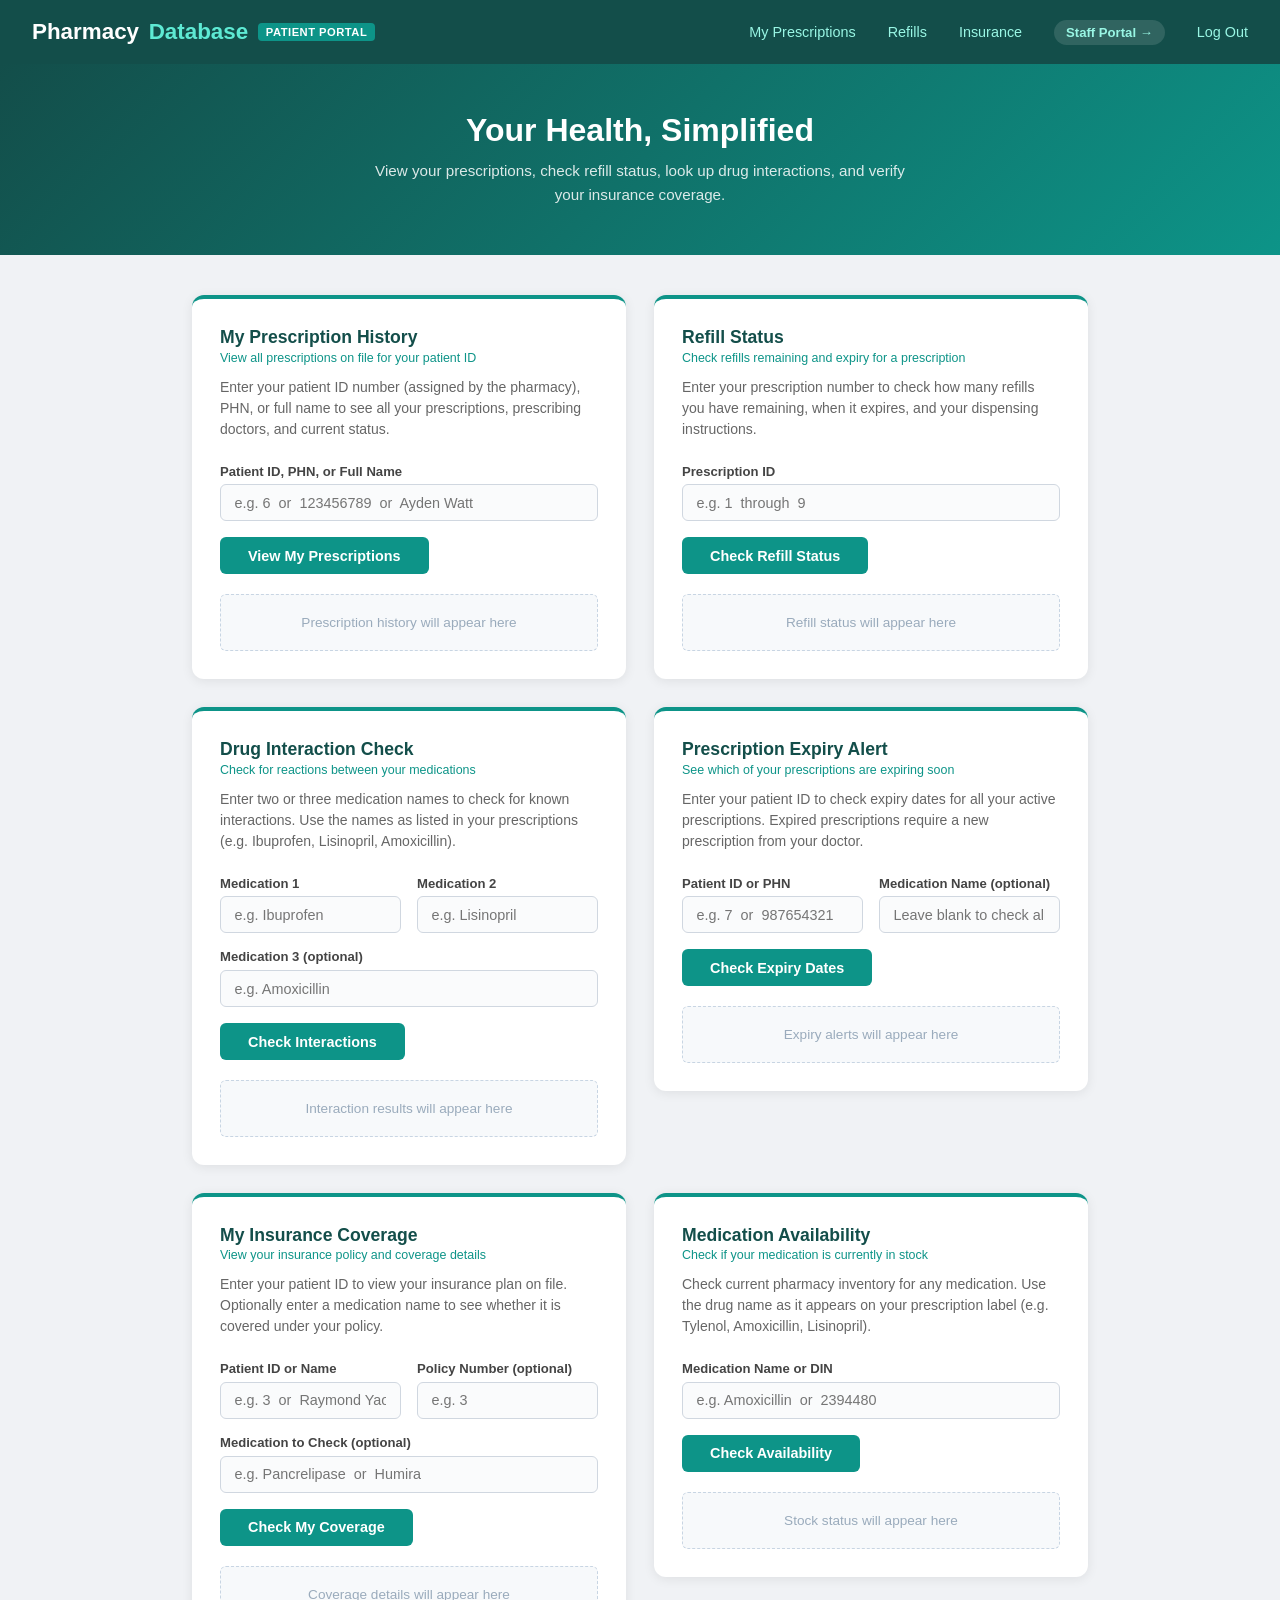
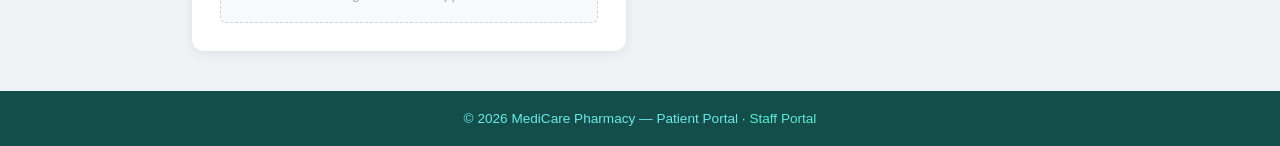
==== patient.html @ 3c63bab3 "initial commit" ====
<!DOCTYPE html>
<html lang="en">
<head>
    <meta charset="UTF-8">
    <meta name="viewport" content="width=device-width, initial-scale=1.0">
    <title>MediCare Pharmacy — Patient Portal</title>
    <link rel="stylesheet" href="style.css">
</head>
<body class="patient-theme">
    <nav class="nav-patient">
        <div class="nav-logo">Pharmacy<span>Database</span> <span class="nav-portal-tag nav-portal-tag--patient">Patient Portal</span></div>
        <ul class="nav-links">
            <li><a href="#prescriptions">My Prescriptions</a></li>
            <li><a href="#refills">Refills</a></li>
            <li><a href="#insurance">Insurance</a></li>
            <li><a href="index.html" class="nav-staff-link">Staff Portal &rarr;</a></li>
            <li><a href="#">Log Out</a></li>
        </ul>
    </nav>

    <section class="hero hero--patient">
        <h1>Your Health, Simplified</h1>
        <p>View your prescriptions, check refill status, look up drug interactions, and verify your insurance coverage.</p>
    </section>

    <main class="patient-main">

        <!-- Prescription History -->
        <div class="feature-card" id="prescriptions">
            <div class="feature-card-header">
                <div>
                    <h2>My Prescription History</h2>
                    <p class="feature-tagline">View all prescriptions on file for your patient ID</p>
                </div>
            </div>
            <p class="query-desc">Enter your patient ID number (assigned by the pharmacy), PHN, or full name to see all your prescriptions, prescribing doctors, and current status.</p>
            <form class="query-form">
                <div class="form-row">
                    <div class="form-group form-group--wide">
                        <label for="hist-patient-id">Patient ID, PHN, or Full Name</label>
                        <input type="text" id="hist-patient-id" placeholder="e.g. 6  or  123456789  or  Ayden Watt">
                    </div>
                </div>
                <button type="submit" class="btn-query btn-query--teal">View My Prescriptions</button>
            </form>
            <div class="result-placeholder">
                <span>Prescription history will appear here</span>
            </div>
        </div>

        <!-- Refill Tracking -->
        <div class="feature-card" id="refills">
            <div class="feature-card-header">
                <div>
                    <h2>Refill Status</h2>
                    <p class="feature-tagline">Check refills remaining and expiry for a prescription</p>
                </div>
            </div>
            <p class="query-desc">Enter your prescription number to check how many refills you have remaining, when it expires, and your dispensing instructions.</p>
            <form class="query-form">
                <div class="form-row">
                    <div class="form-group form-group--wide">
                        <label for="refill-rx-id">Prescription ID</label>
                        <input type="text" id="refill-rx-id" placeholder="e.g. 1  through  9">
                    </div>
                </div>
                <button type="submit" class="btn-query btn-query--teal">Check Refill Status</button>
            </form>
            <div class="result-placeholder">
                <span>Refill status will appear here</span>
            </div>
        </div>

        <!-- Drug Interaction Check -->
        <div class="feature-card">
            <div class="feature-card-header">
                <div>
                    <h2>Drug Interaction Check</h2>
                    <p class="feature-tagline">Check for reactions between your medications</p>
                </div>
            </div>
            <p class="query-desc">Enter two or three medication names to check for known interactions. Use the names as listed in your prescriptions (e.g. Ibuprofen, Lisinopril, Amoxicillin).</p>
            <form class="query-form">
                <div class="form-row">
                    <div class="form-group">
                        <label for="drug-1">Medication 1</label>
                        <input type="text" id="drug-1" placeholder="e.g. Ibuprofen">
                    </div>
                    <div class="form-group">
                        <label for="drug-2">Medication 2</label>
                        <input type="text" id="drug-2" placeholder="e.g. Lisinopril">
                    </div>
                </div>
                <div class="form-row">
                    <div class="form-group form-group--wide">
                        <label for="drug-3">Medication 3 (optional)</label>
                        <input type="text" id="drug-3" placeholder="e.g. Amoxicillin">
                    </div>
                </div>
                <button type="submit" class="btn-query btn-query--teal">Check Interactions</button>
            </form>
            <div class="result-placeholder">
                <span>Interaction results will appear here</span>
            </div>
        </div>

        <!-- Expiration Date Alert -->
        <div class="feature-card">
            <div class="feature-card-header">
                <div>
                    <h2>Prescription Expiry Alert</h2>
                    <p class="feature-tagline">See which of your prescriptions are expiring soon</p>
                </div>
            </div>
            <p class="query-desc">Enter your patient ID to check expiry dates for all your active prescriptions. Expired prescriptions require a new prescription from your doctor.</p>
            <form class="query-form">
                <div class="form-row">
                    <div class="form-group">
                        <label for="exp-patient-id">Patient ID or PHN</label>
                        <input type="text" id="exp-patient-id" placeholder="e.g. 7  or  987654321">
                    </div>
                    <div class="form-group">
                        <label for="exp-drug-name">Medication Name (optional)</label>
                        <input type="text" id="exp-drug-name" placeholder="Leave blank to check all">
                    </div>
                </div>
                <button type="submit" class="btn-query btn-query--teal">Check Expiry Dates</button>
            </form>
            <div class="result-placeholder">
                <span>Expiry alerts will appear here</span>
            </div>
        </div>

        <!-- Insurance Coverage -->
        <div class="feature-card" id="insurance">
            <div class="feature-card-header">
                <div>
                    <h2>My Insurance Coverage</h2>
                    <p class="feature-tagline">View your insurance policy and coverage details</p>
                </div>
            </div>
            <p class="query-desc">Enter your patient ID to view your insurance plan on file. Optionally enter a medication name to see whether it is covered under your policy.</p>
            <form class="query-form">
                <div class="form-row">
                    <div class="form-group">
                        <label for="ins-patient-id">Patient ID or Name</label>
                        <input type="text" id="ins-patient-id" placeholder="e.g. 3  or  Raymond Yao">
                    </div>
                    <div class="form-group">
                        <label for="ins-policy-id">Policy Number (optional)</label>
                        <input type="text" id="ins-policy-id" placeholder="e.g. 3">
                    </div>
                </div>
                <div class="form-row">
                    <div class="form-group form-group--wide">
                        <label for="ins-drug-service">Medication to Check (optional)</label>
                        <input type="text" id="ins-drug-service" placeholder="e.g. Pancrelipase  or  Humira">
                    </div>
                </div>
                <button type="submit" class="btn-query btn-query--teal">Check My Coverage</button>
            </form>
            <div class="result-placeholder">
                <span>Coverage details will appear here</span>
            </div>
        </div>

        <!-- Medication Availability -->
        <div class="feature-card">
            <div class="feature-card-header">
                <div>
                    <h2>Medication Availability</h2>
                    <p class="feature-tagline">Check if your medication is currently in stock</p>
                </div>
            </div>
            <p class="query-desc">Check current pharmacy inventory for any medication. Use the drug name as it appears on your prescription label (e.g. Tylenol, Amoxicillin, Lisinopril).</p>
            <form class="query-form">
                <div class="form-row">
                    <div class="form-group form-group--wide">
                        <label for="inv-drug-name">Medication Name or DIN</label>
                        <input type="text" id="inv-drug-name" placeholder="e.g. Amoxicillin  or  2394480">
                    </div>
                </div>
                <button type="submit" class="btn-query btn-query--teal">Check Availability</button>
            </form>
            <div class="result-placeholder">
                <span>Stock status will appear here</span>
            </div>
        </div>

    </main>

    <footer>
        <p>&copy; 2026 MediCare Pharmacy &mdash; Patient Portal &middot; <a href="index.html">Staff Portal</a></p>
    </footer>

    <script src="pharmacy.js"></script>
</body>
</html>
---- style.css ----
* {
    margin: 0;
    padding: 0;
    box-sizing: border-box;
}
body {
    font-family: 'Segoe UI', Tahoma, Geneva, Verdana, sans-serif;
    background-color: #f0f2f5;
    color: #333;
}

/* ── NAVIGATION ──────────────────────────────────────────────── */
nav {
    background-color: #1a3a5c;
    padding: 0 2rem;
    display: flex;
    align-items: center;
    justify-content: space-between;
    height: 64px;
    box-shadow: 0 2px 6px rgba(0,0,0,0.25);
}
.nav-patient {
    background-color: #134e4a;
}
.nav-logo {
    color: white;
    font-size: 1.4rem;
    font-weight: 700;
    display: flex;
    align-items: center;
    gap: 0.6rem;
}
.nav-logo span:first-child {
    color: #7ec8e3;
}
.nav-patient .nav-logo span:first-child {
    color: #5eead4;
}
.nav-portal-tag {
    font-size: 0.7rem;
    font-weight: 600;
    background: #e74c3c;
    color: white;
    padding: 0.2rem 0.5rem;
    border-radius: 4px;
    letter-spacing: 0.5px;
    text-transform: uppercase;
}
.nav-portal-tag--patient {
    background: #0d9488;
}
.nav-links {
    list-style: none;
    display: flex;
    gap: 2rem;
    align-items: center;
}
.nav-links a {
    color: #a8c8e0;
    text-decoration: none;
    font-size: 0.9rem;
    transition: color 0.2s;
}
.nav-links a:hover {
    color: white;
}
.nav-patient .nav-links a {
    color: #99f6e4;
}
.nav-patient .nav-links a:hover {
    color: white;
}
.nav-staff-link,
.nav-patient-link {
    font-size: 0.82rem !important;
    font-weight: 600;
    background: rgba(255,255,255,0.12);
    padding: 0.3rem 0.75rem;
    border-radius: 20px;
    transition: background 0.2s, color 0.2s !important;
}
.nav-staff-link:hover,
.nav-patient-link:hover {
    background: rgba(255,255,255,0.22) !important;
}

/* ── HERO ────────────────────────────────────────────────────── */
.hero {
    background: linear-gradient(135deg, #1a3a5c 0%, #2563a8 100%);
    color: white;
    padding: 3rem 2rem;
    text-align: center;
}
.hero--patient {
    background: linear-gradient(135deg, #134e4a 0%, #0d9488 100%);
}
.hero h1 {
    font-size: 2rem;
    margin-bottom: 0.6rem;
}
.hero p {
    font-size: 0.95rem;
    opacity: 0.85;
    max-width: 560px;
    margin: 0 auto;
    line-height: 1.6;
}

/* ── STAFF PORTAL MAIN ───────────────────────────────────────── */
main {
    max-width: 860px;
    margin: 0 auto;
    padding: 2.5rem 2rem;
    display: flex;
    flex-direction: column;
    gap: 1.5rem;
}

/* Staff grid: 4 columns */
.staff-grid {
    max-width: 1600px;
    margin: 0 auto;
    display: grid;
    grid-template-columns: repeat(4, 1fr);
    gap: 1.5rem;
    align-items: start;
    padding: 2rem 1.5rem;
}

.staff-col {
    display: flex;
    flex-direction: column;
    gap: 1.25rem;
}

.staff-col--full {
    grid-column: 1 / -1;
}

.col-header {
    background: #1a3a5c;
    color: white;
    font-size: 0.85rem;
    font-weight: 700;
    text-transform: uppercase;
    letter-spacing: 0.8px;
    padding: 0.6rem 1rem;
    border-radius: 6px;
    text-align: center;
}

/* Horizontal form layout for the full-width appointments card */
.query-form--row {
    flex-direction: row;
    align-items: flex-end;
    flex-wrap: wrap;
    gap: 1rem;
}
.query-form--row .form-group {
    flex: 1;
    min-width: 180px;
    width: auto;
}
.btn-query--align-bottom {
    align-self: flex-end;
    margin-bottom: 0;
    white-space: nowrap;
}

/* Cards inside grid columns use single-column forms */
.staff-col .query-card {
    padding: 1.25rem;
}

.staff-col .query-header h2 {
    font-size: 1rem;
}

.staff-col .query-form {
    gap: 0.75rem;
}

.staff-col .form-group {
    min-width: unset;
    flex: unset;
    width: 100%;
}

/* Query cards */
.query-card {
    background: white;
    border-radius: 10px;
    padding: 2rem;
    box-shadow: 0 2px 10px rgba(0,0,0,0.07);
    border-top: 4px solid #2563a8;
}
.query-header {
    display: flex;
    align-items: center;
    gap: 0.75rem;
    margin-bottom: 0.5rem;
}
.query-number {
    background: #2563a8;
    color: white;
    font-size: 0.72rem;
    font-weight: 700;
    padding: 0.2rem 0.6rem;
    border-radius: 20px;
    text-transform: uppercase;
    letter-spacing: 0.5px;
    white-space: nowrap;
}
.query-header h2 {
    font-size: 1.2rem;
    font-weight: 700;
    color: #1a3a5c;
}
.query-desc {
    font-size: 0.875rem;
    color: #666;
    margin-bottom: 1.5rem;
    line-height: 1.5;
}

/* Forms */
.query-form {
    display: flex;
    flex-direction: column;
    gap: 1rem;
}
.form-row {
    display: flex;
    gap: 1rem;
    flex-wrap: wrap;
}
.form-group {
    display: flex;
    flex-direction: column;
    gap: 0.35rem;
    flex: 1;
    min-width: 180px;
}
.form-group--wide {
    flex: 2;
}
.form-group label {
    font-size: 0.82rem;
    font-weight: 600;
    color: #444;
}
.form-group input,
.form-group select {
    padding: 0.6rem 0.85rem;
    border: 1.5px solid #d0d7e0;
    border-radius: 6px;
    font-size: 0.9rem;
    color: #333;
    background: #fafbfc;
    transition: border-color 0.2s;
    outline: none;
}
.form-group input:focus,
.form-group select:focus {
    border-color: #2563a8;
    background: white;
}

/* Buttons */
.btn-query {
    background: #2563a8;
    color: white;
    border: none;
    padding: 0.65rem 1.75rem;
    border-radius: 6px;
    font-size: 0.9rem;
    font-weight: 600;
    cursor: pointer;
    transition: background-color 0.2s, transform 0.1s;
    align-self: flex-start;
}
.btn-query:hover  { background: #1a4f8a; }
.btn-query:active { transform: scale(0.98); }

.btn-query--teal   { background: #0d9488; }
.btn-query--teal:hover   { background: #0a7970; }

.btn-query--orange { background: #d97706; }
.btn-query--orange:hover { background: #b45309; }

.btn-query--red    { background: #dc2626; }
.btn-query--red:hover    { background: #b91c1c; }

.btn-query--purple { background: #7c3aed; }
.btn-query--purple:hover { background: #6d28d9; }

.btn-query--green  { background: #16a34a; }
.btn-query--green:hover  { background: #15803d; }

.btn-query--blue   { background: #2563a8; }
.btn-query--blue:hover   { background: #1a4f8a; }

/* Result area */
.result-placeholder {
    margin-top: 1.25rem;
    border: 1.5px dashed #c8d5e3;
    border-radius: 6px;
    padding: 1.25rem;
    text-align: center;
    color: #9aabbc;
    font-size: 0.85rem;
    background: #f7f9fb;
}

/* ── PATIENT PORTAL MAIN ─────────────────────────────────────── */
.patient-main {
    max-width: 960px;
    margin: 0 auto;
    padding: 2.5rem 2rem;
    display: grid;
    grid-template-columns: repeat(auto-fill, minmax(420px, 1fr));
    gap: 1.75rem;
    align-items: start;
}

.feature-card {
    background: white;
    border-radius: 12px;
    padding: 1.75rem;
    box-shadow: 0 2px 12px rgba(0,0,0,0.08);
    border-top: 4px solid #0d9488;
}

.feature-card-header {
    display: flex;
    align-items: flex-start;
    gap: 1rem;
    margin-bottom: 0.75rem;
}

.feature-icon {
    font-size: 1.9rem;
    line-height: 1;
    flex-shrink: 0;
    width: 2.5rem;
    text-align: center;
}

.feature-card-header h2 {
    font-size: 1.1rem;
    font-weight: 700;
    color: #134e4a;
    margin-bottom: 0.15rem;
}

.feature-tagline {
    font-size: 0.78rem;
    color: #0d9488;
    font-weight: 500;
}

/* Patient form focus colour override */
.patient-theme .form-group input:focus,
.patient-theme .form-group select:focus {
    border-color: #0d9488;
}

/* ── FOOTER ──────────────────────────────────────────────────── */
footer {
    background: #1a3a5c;
    color: #7a9ab8;
    text-align: center;
    padding: 1.25rem;
    font-size: 0.85rem;
}
.patient-theme footer {
    background: #134e4a;
    color: #6ee7e7;
}
footer a {
    color: #7ec8e3;
    text-decoration: none;
}
.patient-theme footer a {
    color: #5eead4;
}

/* ── RESPONSIVE ──────────────────────────────────────────────── */
@media (max-width: 1200px) {
    .staff-grid {
        grid-template-columns: repeat(2, 1fr);
    }
}
@media (max-width: 900px) {
    .staff-grid {
        grid-template-columns: repeat(2, 1fr);
    }
    .staff-col--full {
        grid-column: 1 / -1;
    }
}
@media (max-width: 680px) {
    .staff-grid {
        grid-template-columns: 1fr;
    }
    .patient-main {
        grid-template-columns: 1fr;
    }
    .nav-links {
        gap: 1rem;
    }
    .nav-staff-link,
    .nav-patient-link {
        display: none;
    }
}
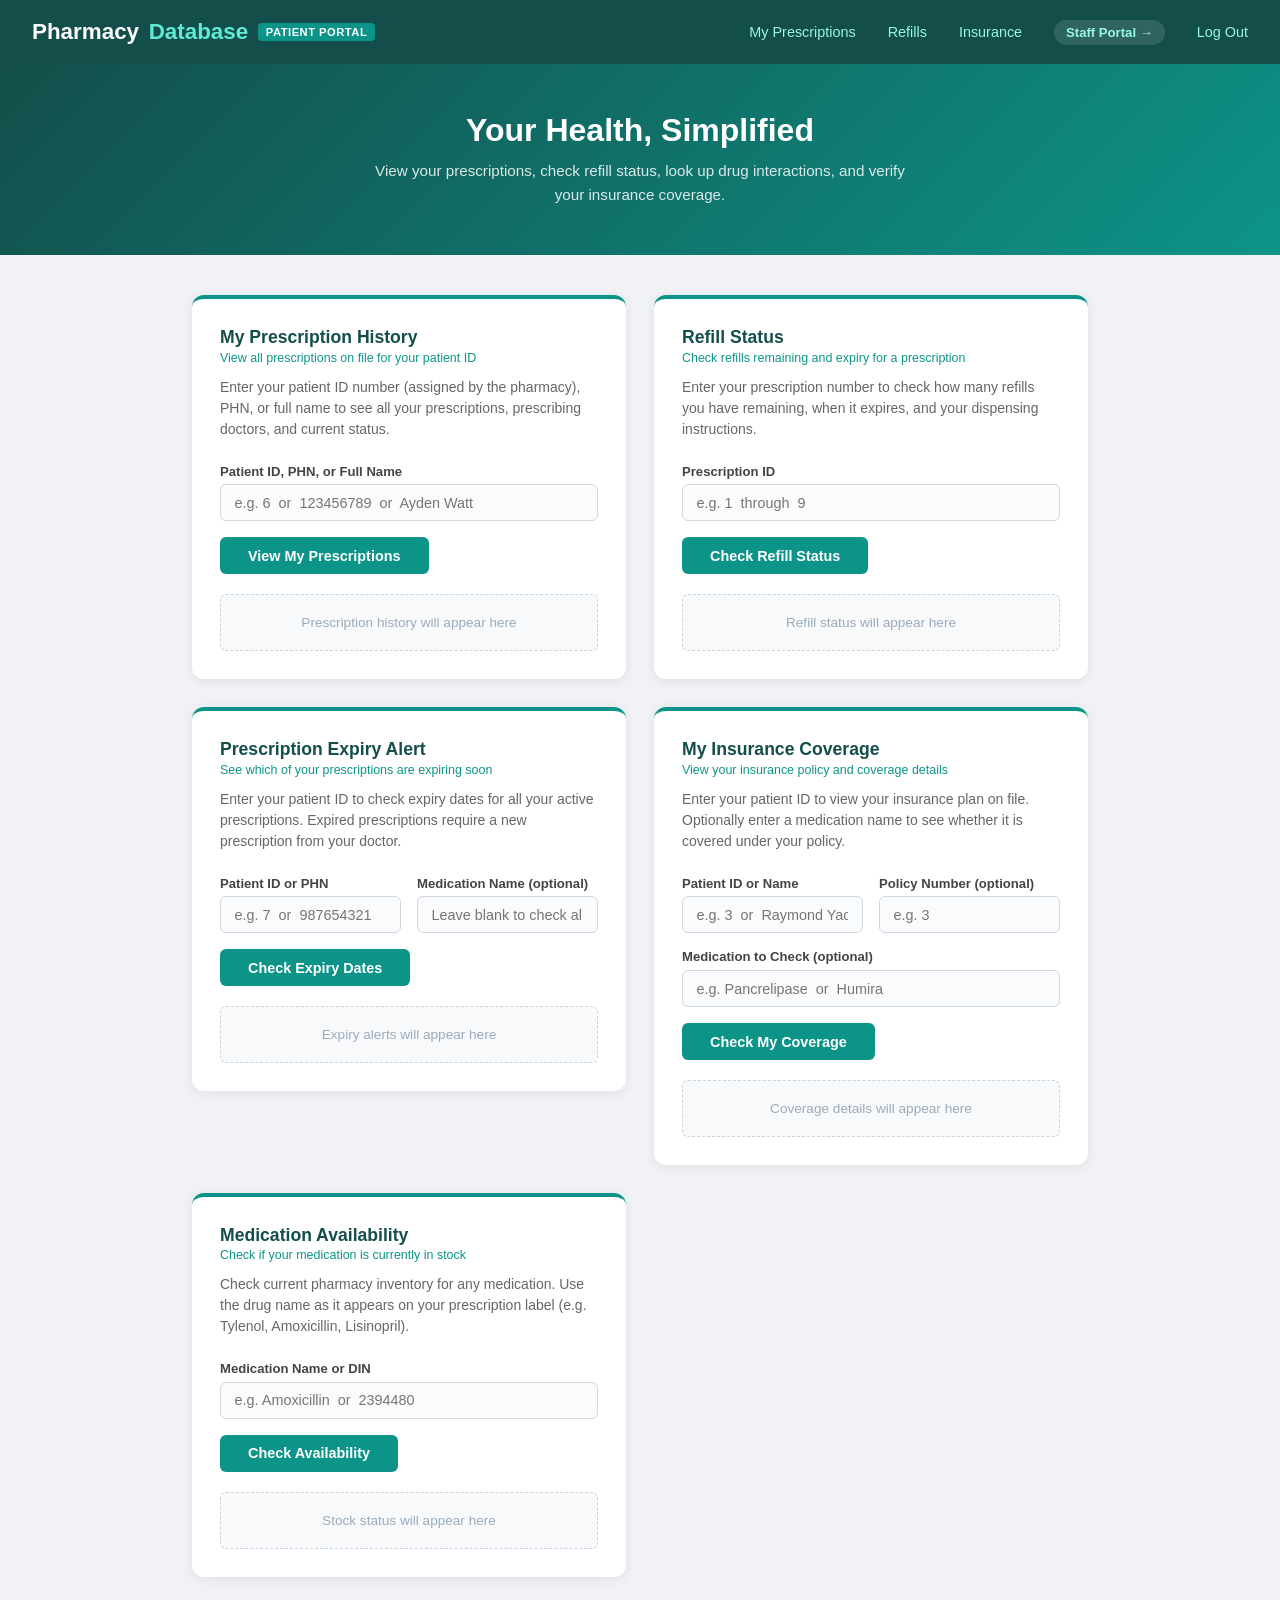
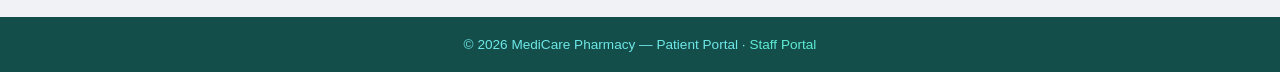
==== commit 32833026: "Front end tables linked to the database, added a few javascript handlers for the api" ====
--- a/patient.html
+++ b/patient.html
@@ -68,39 +68,6 @@
             </form>
             <div class="result-placeholder">
                 <span>Refill status will appear here</span>
-            </div>
-        </div>
-
-        <!-- Drug Interaction Check -->
-        <div class="feature-card">
-            <div class="feature-card-header">
-                <div>
-                    <h2>Drug Interaction Check</h2>
-                    <p class="feature-tagline">Check for reactions between your medications</p>
-                </div>
-            </div>
-            <p class="query-desc">Enter two or three medication names to check for known interactions. Use the names as listed in your prescriptions (e.g. Ibuprofen, Lisinopril, Amoxicillin).</p>
-            <form class="query-form">
-                <div class="form-row">
-                    <div class="form-group">
-                        <label for="drug-1">Medication 1</label>
-                        <input type="text" id="drug-1" placeholder="e.g. Ibuprofen">
-                    </div>
-                    <div class="form-group">
-                        <label for="drug-2">Medication 2</label>
-                        <input type="text" id="drug-2" placeholder="e.g. Lisinopril">
-                    </div>
-                </div>
-                <div class="form-row">
-                    <div class="form-group form-group--wide">
-                        <label for="drug-3">Medication 3 (optional)</label>
-                        <input type="text" id="drug-3" placeholder="e.g. Amoxicillin">
-                    </div>
-                </div>
-                <button type="submit" class="btn-query btn-query--teal">Check Interactions</button>
-            </form>
-            <div class="result-placeholder">
-                <span>Interaction results will appear here</span>
             </div>
         </div>
 
